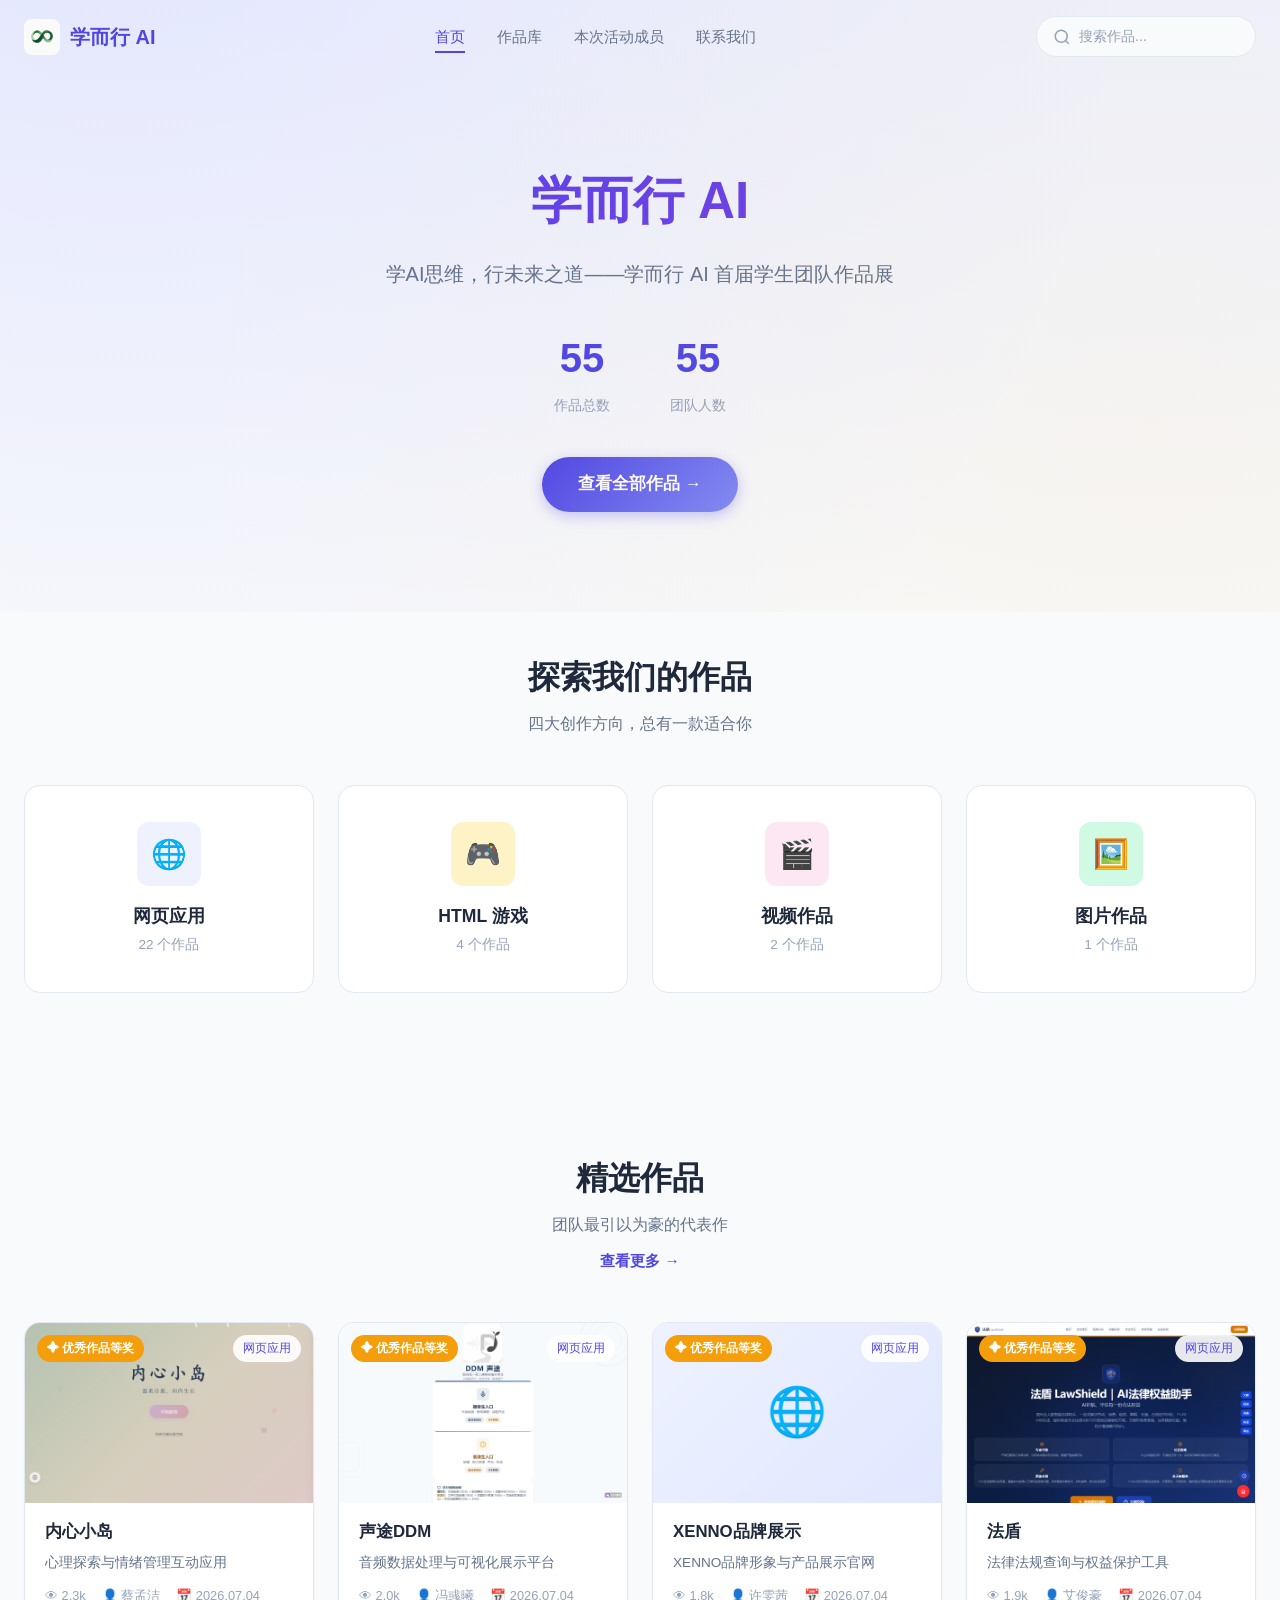
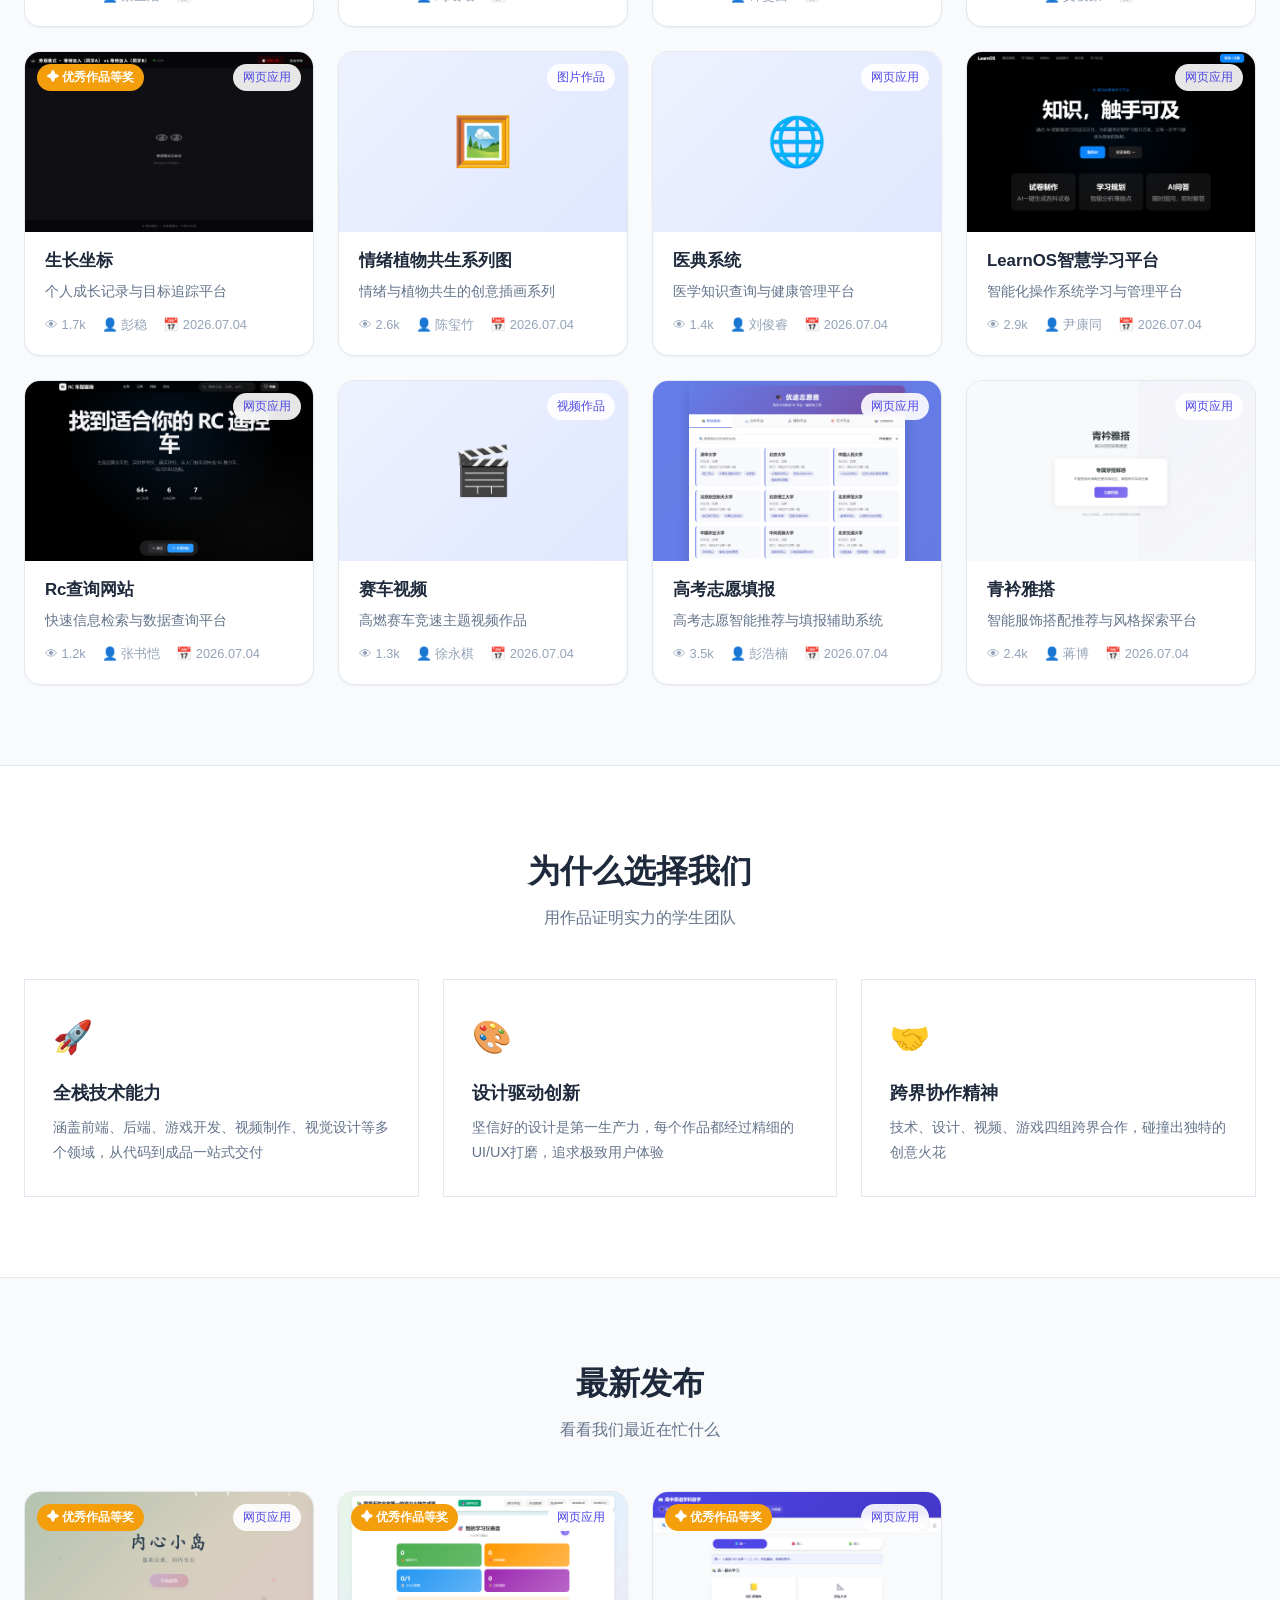
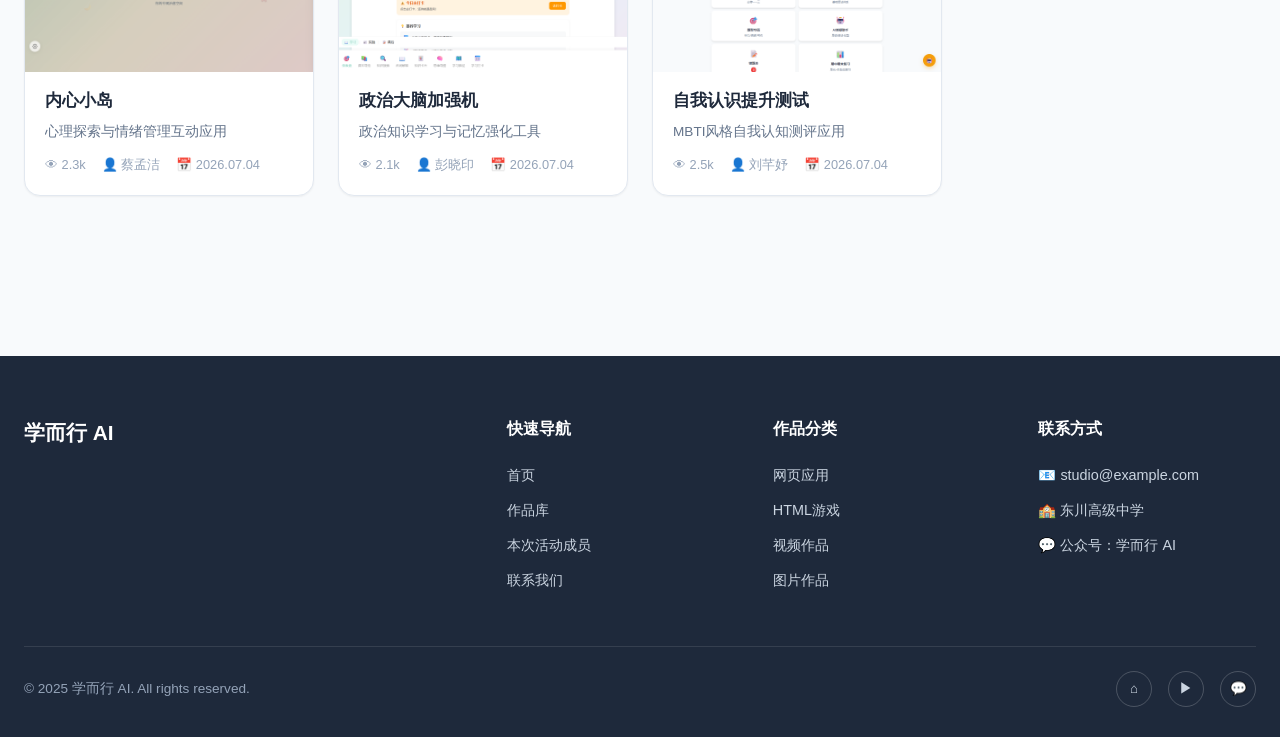
==== index.html @ e4b20af2 "Deploy xueerxing AI student works showcase" ====
<!DOCTYPE html>
<html lang="zh-CN">
<head>
    <meta charset="UTF-8">
    <meta name="viewport" content="width=device-width, initial-scale=1.0">
    <title>学而行 AI - 作品展示</title>
    <link rel="stylesheet" href="css/style.css">
</head>
<body>
    <!-- 导航栏 -->
    <nav class="navbar">
        <div class="container">
            <a href="index.html" class="nav-brand">
                <img src="学而行商标.7970109acf.png" class="logo-img" alt="学而行 AI">
                <span>学而行 AI</span>
            </a>
            <ul class="nav-links">
                <li><a href="index.html" class="active">首页</a></li>
                <li><a href="works.html">作品库</a></li>
                <li><a href="team.html">本次活动成员</a></li>
                <li><a href="contact.html">联系我们</a></li>
            </ul>
            <div class="nav-search">
                <svg viewBox="0 0 24 24" fill="none" stroke="currentColor" stroke-width="2"><circle cx="11" cy="11" r="8"/><path d="m21 21-4.35-4.35"/></svg>
                <input type="text" placeholder="搜索作品...">
            </div>
            <button class="hamburger" aria-label="菜单">
                <span></span><span></span><span></span>
            </button>
        </div>
    </nav>

    <!-- Hero 首屏 -->
    <section class="hero">
        <div class="container">
            <h1>学而行 AI</h1>
            <p class="slogan">学AI思维，行未来之道——学而行 AI 首届学生团队作品展</p>
            <div class="hero-stats">
                <div class="stat">
                    <div class="stat-number">55</div>
                    <div class="stat-label">作品总数</div>
                </div>
                <div class="stat">
                    <div class="stat-number">55</div>
                    <div class="stat-label">团队人数</div>
                </div>
            </div>
            <a href="works.html" class="btn btn-primary">查看全部作品 →</a>
        </div>
    </section>

    <!-- 品类快速入口 -->
    <section class="section" style="padding-top:40px">
        <div class="container">
            <div class="section-header">
                <h2>探索我们的作品</h2>
                <p>四大创作方向，总有一款适合你</p>
            </div>
            <div class="category-grid">
                <a href="works.html?category=web" class="category-card fade-in">
                    <div class="icon-wrap icon-web">🌐</div>
                    <h3>网页应用</h3>
                    <p class="count">22 个作品</p>
                </a>
                <a href="works.html?category=game" class="category-card fade-in">
                    <div class="icon-wrap icon-game">🎮</div>
                    <h3>HTML 游戏</h3>
                    <p class="count">4 个作品</p>
                </a>
                <a href="works.html?category=video" class="category-card fade-in">
                    <div class="icon-wrap icon-video">🎬</div>
                    <h3>视频作品</h3>
                    <p class="count">2 个作品</p>
                </a>
                <a href="works.html?category=image" class="category-card fade-in">
                    <div class="icon-wrap icon-image">🖼️</div>
                    <h3>图片作品</h3>
                    <p class="count">1 个作品</p>
                </a>
            </div>
        </div>
    </section>

    <!-- 精选作品展区 -->
    <section class="section">
        <div class="container">
            <div class="section-header">
                <h2>精选作品</h2>
                <p>团队最引以为豪的代表作</p>
                <a href="works.html" class="more-link">查看更多 →</a>
            </div>
            <div class="works-grid" id="featuredWorks"></div>
        </div>
    </section>

    <!-- 团队亮点 -->
    <section class="section" style="background:var(--bg-card);border-top:1px solid var(--border);border-bottom:1px solid var(--border)">
        <div class="container">
            <div class="section-header">
                <h2>为什么选择我们</h2>
                <p>用作品证明实力的学生团队</p>
            </div>
            <div class="highlights-grid">
                <div class="highlight-card fade-in">
                    <div class="icon">🚀</div>
                    <h3>全栈技术能力</h3>
                    <p>涵盖前端、后端、游戏开发、视频制作、视觉设计等多个领域，从代码到成品一站式交付</p>
                </div>
                <div class="highlight-card fade-in">
                    <div class="icon">🎨</div>
                    <h3>设计驱动创新</h3>
                    <p>坚信好的设计是第一生产力，每个作品都经过精细的UI/UX打磨，追求极致用户体验</p>
                </div>
                <div class="highlight-card fade-in">
                    <div class="icon">🤝</div>
                    <h3>跨界协作精神</h3>
                    <p>技术、设计、视频、游戏四组跨界合作，碰撞出独特的创意火花</p>
                </div>
            </div>
        </div>
    </section>

    <!-- 最新更新 -->
    <section class="section">
        <div class="container">
            <div class="section-header">
                <h2>最新发布</h2>
                <p>看看我们最近在忙什么</p>
            </div>
            <div class="works-grid" id="latestWorks"></div>
        </div>
    </section>

    <!-- 页脚 -->
    <footer class="footer">
        <div class="container">
            <div class="footer-grid">
                <div class="footer-info">
                    <h3>学而行 AI</h3>
                </div>
                <div class="footer-col">
                    <h4>快速导航</h4>
                    <a href="index.html">首页</a>
                    <a href="works.html">作品库</a>
                    <a href="team.html">本次活动成员</a>
                    <a href="contact.html">联系我们</a>
                </div>
                <div class="footer-col">
                    <h4>作品分类</h4>
                    <a href="works.html?category=web">网页应用</a>
                    <a href="works.html?category=game">HTML游戏</a>
                    <a href="works.html?category=video">视频作品</a>
                    <a href="works.html?category=image">图片作品</a>
                </div>
                <div class="footer-col">
                    <h4>联系方式</h4>
                    <a href="#">📧 studio@example.com</a>
                    <a href="#">🏫 东川高级中学</a>
                    <a href="#">💬 公众号：学而行 AI</a>
                </div>
            </div>
            <div class="footer-bottom">
                <span>© 2025 学而行 AI. All rights reserved.</span>
                <div class="footer-social">
                    <a href="#" title="GitHub">⌂</a>
                    <a href="#" title="bilibili">▶</a>
                    <a href="#" title="微信">💬</a>
                </div>
            </div>
        </div>
    </footer>

    <script src="js/data.js"></script>
    <script src="js/main.js"></script>
    <script>
        // 精选作品渲染
        const featuredGrid = document.getElementById('featuredWorks');
        const featured = WORKS_DATA.filter(w => w.featured);
        featuredGrid.innerHTML = featured.map(w => createWorkCard(w)).join('');

        // 最新作品渲染
        const latestGrid = document.getElementById('latestWorks');
        const latest = [...WORKS_DATA].sort((a, b) => new Date(b.period.split(' - ')[0]) - new Date(a.period.split(' - ')[0])).slice(0, 3);
        latestGrid.innerHTML = latest.map(w => createWorkCard(w)).join('');
    </script>
</body>
</html>
---- css/style.css ----
/* ============ CSS Variables ============ */
:root {
    --primary: #4F46E5;
    --primary-light: #818CF8;
    --primary-dark: #3730A3;
    --accent: #F59E0B;
    --accent-light: #FCD34D;
    --bg: #F8FAFC;
    --bg-card: #FFFFFF;
    --text: #1E293B;
    --text-secondary: #64748B;
    --text-muted: #94A3B8;
    --border: #E2E8F0;
    --shadow-sm: 0 1px 2px rgba(0,0,0,0.05);
    --shadow-md: 0 4px 6px -1px rgba(0,0,0,0.07), 0 2px 4px -2px rgba(0,0,0,0.05);
    --shadow-lg: 0 10px 15px -3px rgba(0,0,0,0.08), 0 4px 6px -4px rgba(0,0,0,0.05);
    --shadow-xl: 0 20px 25px -5px rgba(0,0,0,0.1), 0 8px 10px -6px rgba(0,0,0,0.05);
    --radius-sm: 8px;
    --radius-md: 12px;
    --radius-lg: 16px;
    --radius-xl: 24px;
    --transition: 0.3s cubic-bezier(0.4, 0, 0.2, 1);
}

/* ============ Reset & Base ============ */
*, *::before, *::after {
    margin: 0;
    padding: 0;
    box-sizing: border-box;
}

html {
    scroll-behavior: smooth;
    font-size: 16px;
}

body {
    font-family: -apple-system, BlinkMacSystemFont, 'Segoe UI', 'PingFang SC', 'Microsoft YaHei', sans-serif;
    background: var(--bg);
    color: var(--text);
    line-height: 1.6;
    min-height: 100vh;
}

a { text-decoration: none; color: inherit; }
img { max-width: 100%; display: block; }
ul, ol { list-style: none; }
button { cursor: pointer; border: none; background: none; font: inherit; }
input, textarea, select { font: inherit; }

.container {
    max-width: 1280px;
    margin: 0 auto;
    padding: 0 24px;
}

/* ============ Navbar ============ */
.navbar {
    position: fixed;
    top: 0;
    left: 0;
    right: 0;
    z-index: 1000;
    padding: 16px 0;
    transition: var(--transition);
}

.navbar.scrolled {
    background: rgba(255,255,255,0.92);
    backdrop-filter: blur(20px);
    -webkit-backdrop-filter: blur(20px);
    box-shadow: var(--shadow-sm);
    padding: 10px 0;
}

.navbar .container {
    display: flex;
    align-items: center;
    justify-content: space-between;
    gap: 24px;
}

.nav-brand {
    display: flex;
    align-items: center;
    gap: 10px;
    font-weight: 700;
    font-size: 1.25rem;
    color: var(--primary);
    flex-shrink: 0;
}

.nav-brand .logo-icon {
    width: 36px;
    height: 36px;
    background: linear-gradient(135deg, var(--primary), var(--primary-light));
    border-radius: var(--radius-sm);
    display: flex;
    align-items: center;
    justify-content: center;
    color: #fff;
    font-size: 1.2rem;
}

.nav-brand .logo-img {
    width: 36px;
    height: 36px;
    object-fit: contain;
    border-radius: var(--radius-sm);
    flex-shrink: 0;
}


.nav-links {
    display: flex;
    align-items: center;
    gap: 32px;
}

.nav-links a {
    font-size: 0.95rem;
    font-weight: 500;
    color: var(--text-secondary);
    padding: 6px 0;
    border-bottom: 2px solid transparent;
    transition: var(--transition);
}

.nav-links a:hover,
.nav-links a.active {
    color: var(--primary);
}

.nav-links a.active {
    border-bottom-color: var(--primary);
}

.nav-search {
    display: flex;
    align-items: center;
    gap: 8px;
    background: var(--bg);
    border: 1px solid var(--border);
    border-radius: 50px;
    padding: 8px 16px;
    transition: var(--transition);
}

.nav-search:focus-within {
    border-color: var(--primary);
    box-shadow: 0 0 0 3px rgba(79,70,229,0.1);
}

.nav-search svg {
    width: 18px;
    height: 18px;
    color: var(--text-muted);
    flex-shrink: 0;
}

.nav-search input {
    border: none;
    background: none;
    outline: none;
    width: 160px;
    font-size: 0.9rem;
    color: var(--text);
}

.nav-search input::placeholder {
    color: var(--text-muted);
}

.hamburger {
    display: none;
    flex-direction: column;
    gap: 5px;
    padding: 4px;
}

.hamburger span {
    display: block;
    width: 24px;
    height: 2px;
    background: var(--text);
    border-radius: 2px;
    transition: var(--transition);
}

.hamburger.active span:nth-child(1) { transform: rotate(45deg) translate(5px, 5px); }
.hamburger.active span:nth-child(2) { opacity: 0; }
.hamburger.active span:nth-child(3) { transform: rotate(-45deg) translate(5px, -5px); }

/* ============ Footer ============ */
.footer {
    background: var(--text);
    color: #CBD5E1;
    padding: 60px 0 30px;
    margin-top: 80px;
}

.footer-grid {
    display: grid;
    grid-template-columns: 2fr 1fr 1fr 1fr;
    gap: 48px;
    margin-bottom: 48px;
}

.footer-info h3 {
    font-size: 1.3rem;
    color: #fff;
    margin-bottom: 12px;
    display: flex;
    align-items: center;
    gap: 8px;
}

.footer-info p {
    font-size: 0.9rem;
    line-height: 1.8;
}

.footer-col h4 {
    color: #fff;
    font-size: 1rem;
    margin-bottom: 16px;
}

.footer-col a {
    display: block;
    font-size: 0.9rem;
    padding: 6px 0;
    transition: var(--transition);
}

.footer-col a:hover {
    color: #fff;
    padding-left: 4px;
}

.footer-bottom {
    border-top: 1px solid rgba(255,255,255,0.1);
    padding-top: 24px;
    display: flex;
    justify-content: space-between;
    align-items: center;
    font-size: 0.85rem;
    color: #94A3B8;
}

.footer-social {
    display: flex;
    gap: 16px;
}

.footer-social a {
    width: 36px;
    height: 36px;
    border-radius: 50%;
    border: 1px solid rgba(255,255,255,0.2);
    display: flex;
    align-items: center;
    justify-content: center;
    transition: var(--transition);
    color: #CBD5E1;
}

.footer-social a:hover {
    background: var(--primary);
    border-color: var(--primary);
    color: #fff;
}

/* ============ Work Card ============ */
.work-card {
    background: var(--bg-card);
    border-radius: var(--radius-lg);
    overflow: hidden;
    box-shadow: var(--shadow-sm);
    transition: var(--transition);
    position: relative;
    cursor: pointer;
    border: 1px solid var(--border);
}

.work-card:hover {
    transform: translateY(-4px);
    box-shadow: var(--shadow-xl);
}

.work-card-cover {
    position: relative;
    overflow: hidden;
    aspect-ratio: 16 / 10;
    background: linear-gradient(135deg, #EEF2FF, #E0E7FF);
}

.work-card-cover img {
    width: 100%;
    height: 100%;
    object-fit: cover;
    transition: transform 0.5s cubic-bezier(0.4, 0, 0.2, 1);
}

.work-card:hover .work-card-cover img {
    transform: scale(1.05);
}

.work-card-cover .card-overlay {
    position: absolute;
    inset: 0;
    background: rgba(0,0,0,0.4);
    display: flex;
    align-items: center;
    justify-content: center;
    opacity: 0;
    transition: var(--transition);
}

.work-card:hover .card-overlay {
    opacity: 1;
}

.card-overlay .view-btn {
    background: #fff;
    color: var(--text);
    padding: 10px 24px;
    border-radius: 50px;
    font-weight: 600;
    font-size: 0.9rem;
    transform: translateY(10px);
    transition: var(--transition);
}

.work-card:hover .view-btn {
    transform: translateY(0);
}

.work-card-badge {
    position: absolute;
    top: 12px;
    left: 12px;
    background: var(--accent);
    color: #fff;
    padding: 4px 10px;
    border-radius: 50px;
    font-size: 0.75rem;
    font-weight: 600;
    display: flex;
    align-items: center;
    gap: 4px;
}

.work-card-tag {
    position: absolute;
    top: 12px;
    right: 12px;
    background: rgba(255,255,255,0.9);
    color: var(--primary);
    padding: 4px 10px;
    border-radius: 50px;
    font-size: 0.75rem;
    font-weight: 500;
    backdrop-filter: blur(4px);
}

.work-card-body {
    padding: 16px 20px 20px;
}

.work-card-body h3 {
    font-size: 1.05rem;
    font-weight: 600;
    margin-bottom: 6px;
    display: -webkit-box;
    -webkit-line-clamp: 1;
    -webkit-box-orient: vertical;
    overflow: hidden;
}

.work-card-body .desc {
    color: var(--text-secondary);
    font-size: 0.85rem;
    display: -webkit-box;
    -webkit-line-clamp: 2;
    -webkit-box-orient: vertical;
    overflow: hidden;
    margin-bottom: 12px;
}

.work-card-meta {
    display: flex;
    align-items: center;
    flex-wrap: wrap;
    gap: 12px 16px;
    font-size: 0.8rem;
    color: var(--text-muted);
}

.work-card-meta span {
    display: flex;
    align-items: center;
    gap: 4px;
}

/* Works Grid */
.works-grid {
    display: grid;
    grid-template-columns: repeat(4, 1fr);
    gap: 24px;
}

/* ============ Page Header ============ */
.page-header {
    padding: 120px 0 60px;
    text-align: center;
}

.page-header h1 {
    font-size: 2.5rem;
    font-weight: 800;
    margin-bottom: 12px;
    background: linear-gradient(135deg, var(--primary), var(--primary-light));
    -webkit-background-clip: text;
    -webkit-text-fill-color: transparent;
    background-clip: text;
}

.page-header .subtitle {
    color: var(--text-secondary);
    font-size: 1.1rem;
    max-width: 600px;
    margin: 0 auto;
}

/* ============ Breadcrumb ============ */
.breadcrumb {
    display: flex;
    align-items: center;
    gap: 8px;
    padding: 100px 0 0;
    font-size: 0.9rem;
    color: var(--text-muted);
    flex-wrap: wrap;
}

.breadcrumb a {
    color: var(--primary);
    transition: var(--transition);
}

.breadcrumb a:hover {
    text-decoration: underline;
}

.breadcrumb .sep {
    color: var(--border);
}

/* ============ Buttons ============ */
.btn {
    display: inline-flex;
    align-items: center;
    gap: 8px;
    padding: 12px 28px;
    border-radius: 50px;
    font-weight: 600;
    font-size: 0.95rem;
    transition: var(--transition);
    white-space: nowrap;
}

.btn-primary {
    background: linear-gradient(135deg, var(--primary), var(--primary-light));
    color: #fff;
    box-shadow: 0 4px 14px rgba(79,70,229,0.3);
}

.btn-primary:hover {
    box-shadow: 0 6px 20px rgba(79,70,229,0.4);
    transform: translateY(-2px);
}

.btn-outline {
    border: 2px solid var(--border);
    color: var(--text);
}

.btn-outline:hover {
    border-color: var(--primary);
    color: var(--primary);
}

.btn-ghost {
    color: var(--text-secondary);
    padding: 8px 16px;
}

.btn-ghost:hover {
    color: var(--primary);
    background: rgba(79,70,229,0.06);
}

/* ============ Filter Toolbar ============ */
.filter-toolbar {
    background: var(--bg-card);
    border: 1px solid var(--border);
    border-radius: var(--radius-lg);
    padding: 24px;
    margin-bottom: 32px;
}

.filter-row {
    display: flex;
    flex-wrap: wrap;
    align-items: center;
    gap: 12px;
    margin-bottom: 16px;
}

.filter-row:last-child {
    margin-bottom: 0;
}

.tab-group {
    display: flex;
    gap: 4px;
    background: var(--bg);
    border-radius: 50px;
    padding: 4px;
    flex-wrap: wrap;
}

.tab-btn {
    padding: 8px 20px;
    border-radius: 50px;
    font-size: 0.9rem;
    font-weight: 500;
    color: var(--text-secondary);
    transition: var(--transition);
}

.tab-btn.active {
    background: #fff;
    color: var(--primary);
    font-weight: 600;
    box-shadow: var(--shadow-sm);
}

.tag-btn {
    padding: 6px 14px;
    border-radius: 50px;
    font-size: 0.8rem;
    color: var(--text-secondary);
    border: 1px solid var(--border);
    transition: var(--transition);
}

.tag-btn.active {
    background: var(--primary);
    color: #fff;
    border-color: var(--primary);
}

.tag-btn:hover:not(.active) {
    border-color: var(--primary-light);
    color: var(--primary);
}

.sort-select {
    padding: 8px 16px;
    border-radius: 50px;
    border: 1px solid var(--border);
    background: var(--bg);
    color: var(--text);
    font-size: 0.9rem;
    outline: none;
    cursor: pointer;
}

.sort-select:focus {
    border-color: var(--primary);
}

.search-box {
    display: flex;
    align-items: center;
    gap: 8px;
    background: var(--bg);
    border: 1px solid var(--border);
    border-radius: 50px;
    padding: 10px 18px;
    flex: 1;
    min-width: 200px;
}

.search-box input {
    border: none;
    background: none;
    outline: none;
    width: 100%;
    font-size: 0.9rem;
}

.filter-toggle {
    display: flex;
    align-items: center;
    gap: 4px;
    padding: 8px 16px;
    border-radius: 50px;
    border: 1px solid var(--border);
    color: var(--primary);
    font-weight: 500;
    font-size: 0.85rem;
}

.filter-toggle svg {
    width: 16px;
    height: 16px;
}

/* ============ Load More ============ */
.load-more-area {
    text-align: center;
    padding: 32px 0;
}

.load-more-area .btn {
    min-width: 180px;
}

/* ============ Detail Page ============ */
.detail-wrapper {
    padding: 24px 0 60px;
}

.detail-header {
    margin-bottom: 32px;
}

.detail-header h1 {
    font-size: 2rem;
    font-weight: 800;
    margin-bottom: 12px;
}

.detail-header .tag-row {
    display: flex;
    flex-wrap: wrap;
    align-items: center;
    gap: 12px;
    margin-bottom: 16px;
}

.detail-header .tag-row .tag {
    display: inline-flex;
    align-items: center;
    gap: 4px;
    padding: 4px 12px;
    border-radius: 50px;
    font-size: 0.8rem;
    font-weight: 500;
}

.tag.category {
    background: #EEF2FF;
    color: var(--primary);
}

.tag.award {
    background: #FEF3C7;
    color: #D97706;
}

.detail-meta {
    display: flex;
    flex-wrap: wrap;
    gap: 24px;
    color: var(--text-muted);
    font-size: 0.9rem;
}

.detail-meta span {
    display: flex;
    align-items: center;
    gap: 6px;
}

/* Preview Area */
.preview-area {
    background: var(--bg-card);
    border-radius: var(--radius-lg);
    overflow: hidden;
    border: 1px solid var(--border);
    margin-bottom: 32px;
}

.preview-toolbar {
    display: flex;
    align-items: center;
    justify-content: space-between;
    padding: 12px 20px;
    border-bottom: 1px solid var(--border);
    background: var(--bg);
}

.preview-toolbar .toolbar-actions {
    display: flex;
    gap: 8px;
}

.preview-toolbar .tool-btn {
    display: inline-flex;
    align-items: center;
    gap: 6px;
    padding: 8px 16px;
    border-radius: 6px;
    font-size: 0.85rem;
    font-weight: 500;
    transition: var(--transition);
}

.tool-btn.primary {
    background: var(--primary);
    color: #fff;
}

.tool-btn.primary:hover {
    background: var(--primary-dark);
}

.tool-btn.secondary {
    border: 1px solid var(--border);
    color: var(--text-secondary);
}

.tool-btn.secondary:hover {
    border-color: var(--primary);
    color: var(--primary);
}

.tool-btn .icon {
    width: 16px;
    height: 16px;
}

.preview-container {
    position: relative;
    width: 100%;
    min-height: 500px;
    background: #f0f0f0;
}

.preview-frame {
    width: 100%;
    min-height: 500px;
    border: none;
    display: block;
    background: #fff;
}

.preview-frame-fallback {
    position: absolute;
    top: 0;
    left: 0;
    width: 100%;
    min-height: 500px;
    display: flex;
    flex-direction: column;
    align-items: center;
    justify-content: center;
    background: var(--bg-card);
    border-radius: 0 0 var(--radius-lg) var(--radius-lg);
}

.preview-fallback {
    text-align: center;
    padding: 80px 24px;
}

.preview-fallback img {
    max-width: 100%;
    border-radius: var(--radius-md);
    box-shadow: var(--shadow-lg);
    margin-bottom: 24px;
}

/* Video Preview */
.video-container {
    position: relative;
    background: #000;
}

.video-container video {
    width: 100%;
    display: block;
    max-height: 560px;
    object-fit: contain;
}

/* Image Gallery */
.gallery-grid {
    display: grid;
    grid-template-columns: repeat(auto-fill, minmax(300px, 1fr));
    gap: 16px;
    padding: 20px;
}

.gallery-grid img {
    width: 100%;
    border-radius: var(--radius-sm);
    cursor: pointer;
    transition: var(--transition);
}

.gallery-grid img:hover {
    transform: scale(1.02);
}

/* Lightbox */
.lightbox {
    position: fixed;
    inset: 0;
    z-index: 2000;
    background: rgba(0,0,0,0.9);
    display: none;
    align-items: center;
    justify-content: center;
    cursor: pointer;
}

.lightbox.active {
    display: flex;
}

.lightbox img {
    max-width: 90vw;
    max-height: 90vh;
    border-radius: var(--radius-md);
}

.lightbox-close {
    position: absolute;
    top: 24px;
    right: 24px;
    color: #fff;
    font-size: 2rem;
    width: 48px;
    height: 48px;
    display: flex;
    align-items: center;
    justify-content: center;
    border-radius: 50%;
    background: rgba(255,255,255,0.15);
}

.lightbox-nav {
    position: absolute;
    top: 50%;
    transform: translateY(-50%);
    color: #fff;
    font-size: 2.5rem;
    width: 56px;
    height: 56px;
    display: flex;
    align-items: center;
    justify-content: center;
    border-radius: 50%;
    background: rgba(255,255,255,0.15);
}

.lightbox-nav.prev { left: 24px; }
.lightbox-nav.next { right: 24px; }

/* Detail Info */
.detail-section {
    background: var(--bg-card);
    border-radius: var(--radius-lg);
    padding: 28px;
    margin-bottom: 24px;
    border: 1px solid var(--border);
}

.detail-section h3 {
    font-size: 1.15rem;
    font-weight: 700;
    margin-bottom: 16px;
    display: flex;
    align-items: center;
    gap: 8px;
}

.creator-list {
    display: grid;
    grid-template-columns: repeat(auto-fill, minmax(220px, 1fr));
    gap: 16px;
}

.creator-item {
    display: flex;
    align-items: center;
    gap: 12px;
    padding: 10px;
    border-radius: var(--radius-sm);
    background: var(--bg);
}

.creator-avatar {
    width: 40px;
    height: 40px;
    border-radius: 50%;
    background: linear-gradient(135deg, var(--primary), var(--primary-light));
    display: flex;
    align-items: center;
    justify-content: center;
    color: #fff;
    font-weight: 600;
    font-size: 0.9rem;
    flex-shrink: 0;
}

.creator-info .name {
    font-weight: 600;
    font-size: 0.9rem;
}

.creator-info .role {
    font-size: 0.8rem;
    color: var(--text-muted);
}

.tech-tags {
    display: flex;
    flex-wrap: wrap;
    gap: 8px;
}

.tech-tag {
    padding: 4px 12px;
    border-radius: 50px;
    background: #EEF2FF;
    color: var(--primary);
    font-size: 0.8rem;
    font-weight: 500;
}

.detail-content {
    line-height: 1.9;
    color: var(--text-secondary);
}

.detail-content h3 {
    color: var(--text);
    margin-top: 24px;
    margin-bottom: 12px;
}

.detail-content p {
    margin-bottom: 12px;
}

/* Related Works */
.related-works {
    margin-top: 40px;
}

.related-works h2 {
    font-size: 1.4rem;
    font-weight: 700;
    margin-bottom: 20px;
}

.related-grid {
    display: grid;
    grid-template-columns: repeat(4, 1fr);
    gap: 20px;
}

/* Bottom Actions */
.bottom-actions {
    display: flex;
    align-items: center;
    justify-content: space-between;
    margin-top: 32px;
    padding-top: 24px;
    border-top: 1px solid var(--border);
}

.share-btns {
    display: flex;
    gap: 8px;
}

.share-btn {
    width: 40px;
    height: 40px;
    border-radius: 50%;
    border: 1px solid var(--border);
    display: flex;
    align-items: center;
    justify-content: center;
    transition: var(--transition);
    color: var(--text-secondary);
}

.share-btn:hover {
    background: var(--primary);
    color: #fff;
    border-color: var(--primary);
}

/* ============ Team Page ============ */
.team-intro {
    text-align: center;
    max-width: 800px;
    margin: 0 auto 60px;
}

.team-intro p {
    font-size: 1.05rem;
    color: var(--text-secondary);
    line-height: 1.8;
}

.team-section-title {
    font-size: 1.4rem;
    font-weight: 700;
    margin-bottom: 28px;
    padding-bottom: 12px;
    border-bottom: 2px solid var(--primary);
    display: inline-block;
}

.members-grid {
    display: grid;
    grid-template-columns: repeat(auto-fill, minmax(260px, 1fr));
    gap: 24px;
    margin-bottom: 60px;
}

.member-card {
    background: var(--bg-card);
    border-radius: var(--radius-lg);
    padding: 28px 24px;
    text-align: center;
    border: 1px solid var(--border);
    transition: var(--transition);
}

.member-card:hover {
    transform: translateY(-4px);
    box-shadow: var(--shadow-lg);
}

.member-avatar {
    width: 80px;
    height: 80px;
    border-radius: 50%;
    background: linear-gradient(135deg, var(--primary), var(--primary-light));
    display: flex;
    align-items: center;
    justify-content: center;
    color: #fff;
    font-size: 1.8rem;
    font-weight: 700;
    margin: 0 auto 16px;
}

.member-card h3 {
    font-size: 1.1rem;
    margin-bottom: 4px;
}

.member-card .role {
    color: var(--primary);
    font-weight: 600;
    font-size: 0.85rem;
    margin-bottom: 8px;
}

.member-card .bio {
    color: var(--text-secondary);
    font-size: 0.85rem;
    line-height: 1.6;
}

/* Timeline */
.timeline {
    position: relative;
    padding: 20px 0;
    margin-bottom: 60px;
}

.timeline::before {
    content: '';
    position: absolute;
    left: 24px;
    top: 0;
    bottom: 0;
    width: 3px;
    background: linear-gradient(to bottom, var(--primary), var(--primary-light));
    border-radius: 3px;
}

.timeline-item {
    position: relative;
    padding-left: 64px;
    margin-bottom: 32px;
}

.timeline-item::before {
    content: '';
    position: absolute;
    left: 14px;
    top: 6px;
    width: 18px;
    height: 18px;
    border-radius: 50%;
    background: #fff;
    border: 3px solid var(--primary);
    box-shadow: 0 0 0 4px rgba(79,70,229,0.1);
}

.timeline-year {
    font-size: 0.85rem;
    font-weight: 700;
    color: var(--primary);
    margin-bottom: 4px;
}

.timeline-title {
    font-size: 1.1rem;
    font-weight: 600;
    margin-bottom: 4px;
}

.timeline-desc {
    color: var(--text-secondary);
    font-size: 0.9rem;
}

/* Honors */
.honors-grid {
    display: grid;
    grid-template-columns: repeat(auto-fill, minmax(200px, 1fr));
    gap: 20px;
    margin-bottom: 60px;
}

.honor-card {
    background: var(--bg-card);
    border-radius: var(--radius-md);
    padding: 24px;
    text-align: center;
    border: 1px solid var(--border);
    transition: var(--transition);
}

.honor-card:hover {
    box-shadow: var(--shadow-md);
    border-color: var(--accent);
}

.honor-card .icon {
    font-size: 2rem;
    margin-bottom: 8px;
}

.honor-card .name {
    font-weight: 600;
    font-size: 0.95rem;
    margin-bottom: 4px;
}

.honor-card .year {
    font-size: 0.8rem;
    color: var(--text-muted);
}

/* ============ Contact Page ============ */
.contact-grid {
    display: grid;
    grid-template-columns: 1fr 1fr;
    gap: 48px;
    margin-bottom: 60px;
}

.contact-form {
    background: var(--bg-card);
    border-radius: var(--radius-lg);
    padding: 36px;
    border: 1px solid var(--border);
}

.contact-form h2 {
    font-size: 1.4rem;
    margin-bottom: 24px;
}

.form-group {
    margin-bottom: 20px;
}

.form-group label {
    display: block;
    font-weight: 600;
    font-size: 0.9rem;
    margin-bottom: 8px;
}

.form-group input,
.form-group textarea {
    width: 100%;
    padding: 12px 16px;
    border: 1px solid var(--border);
    border-radius: var(--radius-sm);
    background: var(--bg);
    outline: none;
    transition: var(--transition);
    font-size: 0.95rem;
}

.form-group input:focus,
.form-group textarea:focus {
    border-color: var(--primary);
    box-shadow: 0 0 0 3px rgba(79,70,229,0.1);
}

.form-group textarea {
    min-height: 140px;
    resize: vertical;
}

.contact-info {
    display: flex;
    flex-direction: column;
    gap: 24px;
}

.contact-info-card {
    background: var(--bg-card);
    border-radius: var(--radius-lg);
    padding: 28px;
    border: 1px solid var(--border);
}

.contact-info-card h3 {
    font-size: 1.15rem;
    margin-bottom: 16px;
}

.contact-item {
    display: flex;
    align-items: center;
    gap: 12px;
    padding: 12px 0;
}

.contact-item + .contact-item {
    border-top: 1px solid var(--border);
}

.contact-item .icon-box {
    width: 40px;
    height: 40px;
    border-radius: var(--radius-sm);
    background: #EEF2FF;
    display: flex;
    align-items: center;
    justify-content: center;
    color: var(--primary);
    flex-shrink: 0;
}

.contact-item .info-label {
    font-size: 0.8rem;
    color: var(--text-muted);
}

.contact-item .info-value {
    font-weight: 500;
    font-size: 0.95rem;
}

/* ============ Hero Section ============ */
.hero {
    padding: 160px 0 100px;
    text-align: center;
    position: relative;
    overflow: hidden;
    background: linear-gradient(180deg, #EEF2FF 0%, var(--bg) 100%);
}

.hero::before {
    content: '';
    position: absolute;
    top: -50%;
    left: -50%;
    width: 200%;
    height: 200%;
    background: radial-gradient(circle at 30% 20%, rgba(79,70,229,0.06) 0%, transparent 50%),
                radial-gradient(circle at 70% 60%, rgba(245,158,11,0.05) 0%, transparent 50%);
    pointer-events: none;
}

.hero h1 {
    font-size: 3.2rem;
    font-weight: 800;
    margin-bottom: 16px;
    background: linear-gradient(135deg, var(--primary), #7C3AED);
    -webkit-background-clip: text;
    -webkit-text-fill-color: transparent;
    background-clip: text;
}

.hero .slogan {
    font-size: 1.25rem;
    color: var(--text-secondary);
    max-width: 600px;
    margin: 0 auto 36px;
}

.hero-stats {
    display: flex;
    justify-content: center;
    gap: 60px;
    margin-bottom: 40px;
}

.hero-stats .stat {
    text-align: center;
}

.hero-stats .stat-number {
    font-size: 2.5rem;
    font-weight: 800;
    color: var(--primary);
}

.hero-stats .stat-label {
    font-size: 0.9rem;
    color: var(--text-muted);
    margin-top: 4px;
}

.hero .btn {
    padding: 14px 36px;
    font-size: 1.05rem;
}

/* ============ Section Common ============ */
.section {
    padding: 80px 0;
}

.section-header {
    text-align: center;
    margin-bottom: 48px;
}

.section-header h2 {
    font-size: 2rem;
    font-weight: 800;
}

.section-header p {
    color: var(--text-secondary);
    margin-top: 8px;
}

.section-header .more-link {
    display: inline-flex;
    align-items: center;
    gap: 4px;
    color: var(--primary);
    font-weight: 600;
    font-size: 0.95rem;
    margin-top: 12px;
}

/* Category Quick Entry */
.category-grid {
    display: grid;
    grid-template-columns: repeat(4, 1fr);
    gap: 24px;
}

.category-card {
    background: var(--bg-card);
    border-radius: var(--radius-lg);
    padding: 36px 24px;
    text-align: center;
    border: 1px solid var(--border);
    transition: var(--transition);
    cursor: pointer;
}

.category-card:hover {
    transform: translateY(-4px);
    box-shadow: var(--shadow-lg);
    border-color: var(--primary-light);
}

.category-card .icon-wrap {
    width: 64px;
    height: 64px;
    border-radius: var(--radius-md);
    display: flex;
    align-items: center;
    justify-content: center;
    font-size: 1.8rem;
    margin: 0 auto 16px;
}

.icon-web { background: #EEF2FF; color: var(--primary); }
.icon-game { background: #FEF3C7; color: #D97706; }
.icon-video { background: #FCE7F3; color: #DB2777; }
.icon-image { background: #D1FAE5; color: #059669; }

.category-card h3 {
    font-size: 1.1rem;
    margin-bottom: 4px;
}

.category-card .count {
    font-size: 0.85rem;
    color: var(--text-muted);
}

/* Highlights */
.highlights-grid {
    display: grid;
    grid-template-columns: repeat(auto-fit, minmax(280px, 1fr));
    gap: 24px;
}

.highlight-card {
    background: var(--bg-card);
    border-radius: var(--rg);
    padding: 32px 28px;
    border: 1px solid var(--border);
    transition: var(--transition);
}

.highlight-card:hover {
    box-shadow: var(--shadow-md);
}

.highlight-card .icon {
    font-size: 2rem;
    margin-bottom: 16px;
}

.highlight-card h3 {
    font-size: 1.1rem;
    margin-bottom: 8px;
}

.highlight-card p {
    color: var(--text-secondary);
    font-size: 0.9rem;
    line-height: 1.7;
}

/* ============ Animations ============ */
.fade-in {
    opacity: 0;
    transform: translateY(20px);
    animation: fadeIn 0.6s ease forwards;
}

@keyframes fadeIn {
    to {
        opacity: 1;
        transform: translateY(0);
    }
}

.fade-in:nth-child(2) { animation-delay: 0.1s; }
.fade-in:nth-child(3) { animation-delay: 0.2s; }
.fade-in:nth-child(4) { animation-delay: 0.3s; }
.fade-in:nth-child(5) { animation-delay: 0.4s; }
.fade-in:nth-child(6) { animation-delay: 0.5s; }
.fade-in:nth-child(7) { animation-delay: 0.6s; }
.fade-in:nth-child(8) { animation-delay: 0.7s; }

/* ============ Toast ============ */
.toast {
    position: fixed;
    bottom: 32px;
    left: 50%;
    transform: translateX(-50%);
    background: var(--text);
    color: #fff;
    padding: 12px 24px;
    border-radius: 50px;
    font-size: 0.9rem;
    z-index: 3000;
    opacity: 0;
    transition: opacity 0.3s ease;
    pointer-events: none;
}

.toast.show {
    opacity: 1;
}

/* ============ Responsive ============ */
@media (max-width: 1024px) {
    .works-grid { grid-template-columns: repeat(3, 1fr); }
    .category-grid { grid-template-columns: repeat(2, 1fr); }
    .related-grid { grid-template-columns: repeat(3, 1fr); }
    .footer-grid { grid-template-columns: 1fr 1fr; }
}

@media (max-width: 768px) {
    .container { padding: 0 16px; }

    .nav-links {
        position: fixed;
        top: 0;
        right: -100%;
        width: 280px;
        height: 100vh;
        background: var(--bg-card);
        flex-direction: column;
        padding: 80px 24px 24px;
        gap: 8px;
        box-shadow: var(--shadow-xl);
        transition: right 0.3s ease;
    }

    .nav-links.active {
        right: 0;
    }

    .nav-links a {
        padding: 12px 16px;
        border-radius: var(--radius-sm);
        width: 100%;
    }

    .nav-search {
        display: none;
    }

    .hamburger {
        display: flex;
        z-index: 1001;
    }

    .works-grid { grid-template-columns: repeat(2, 1fr); }
    .category-grid { grid-template-columns: 1fr; }
    .related-grid { grid-template-columns: repeat(2, 1fr); }
    .contact-grid { grid-template-columns: 1fr; }
    .creator-list { grid-template-columns: 1fr; }

    .hero h1 { font-size: 2.2rem; }
    .hero-stats { gap: 32px; }
    .hero-stats .stat-number { font-size: 1.8rem; }

    .page-header h1 { font-size: 1.8rem; }

    .filter-row { flex-direction: column; align-items: stretch; }
    .filter-row .search-box { width: 100%; }
    .footer-grid { grid-template-columns: 1fr; }
    .footer-bottom { flex-direction: column; gap: 16px; text-align: center; }

    .timeline::before { left: 16px; }
    .timeline-item { padding-left: 48px; }
    .timeline-item::before { left: 7px; }
    .detail-meta { gap: 12px; }
}

@media (max-width: 480px) {
    .works-grid { grid-template-columns: 1fr; }
    .related-grid { grid-template-columns: 1fr; }
    .hero h1 { font-size: 1.8rem; }
    .hero-stats { gap: 20px; }
    .tab-group { gap: 2px; }
    .tab-btn { padding: 6px 14px; font-size: 0.8rem; }
}
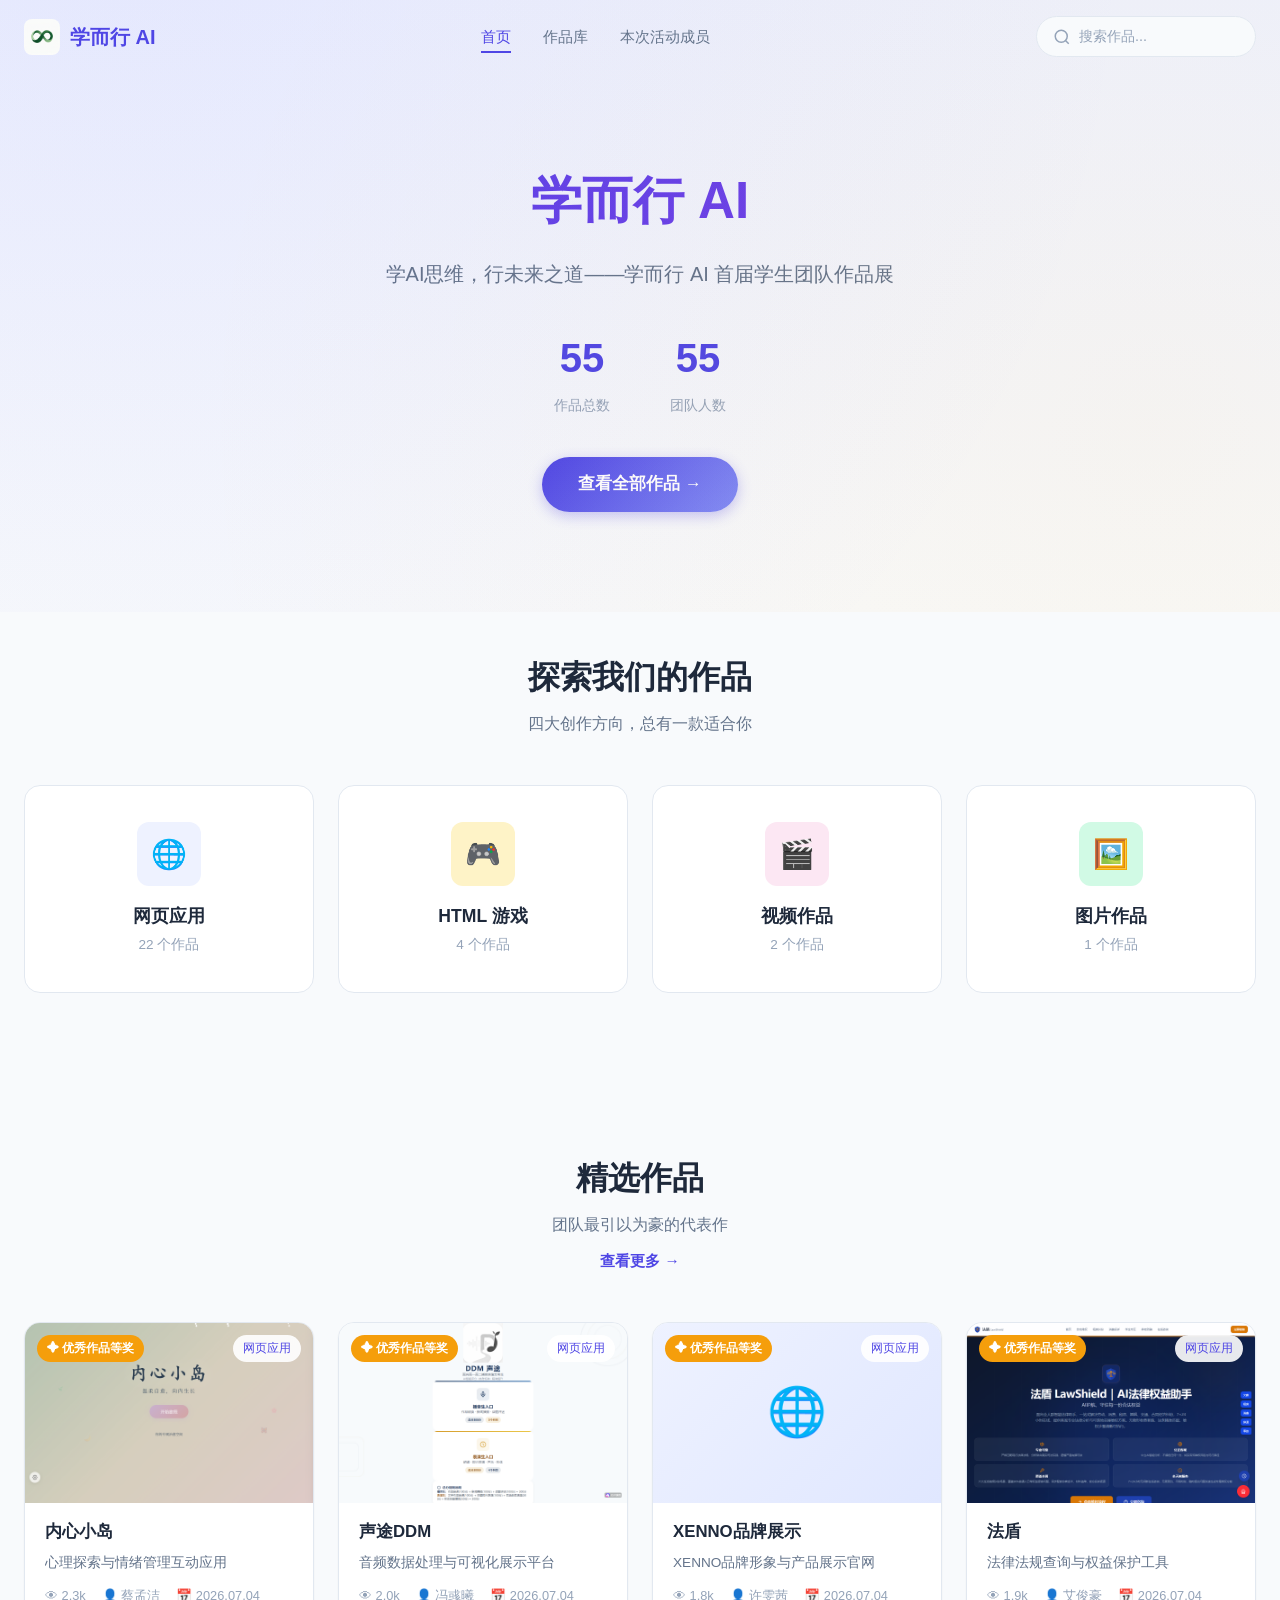
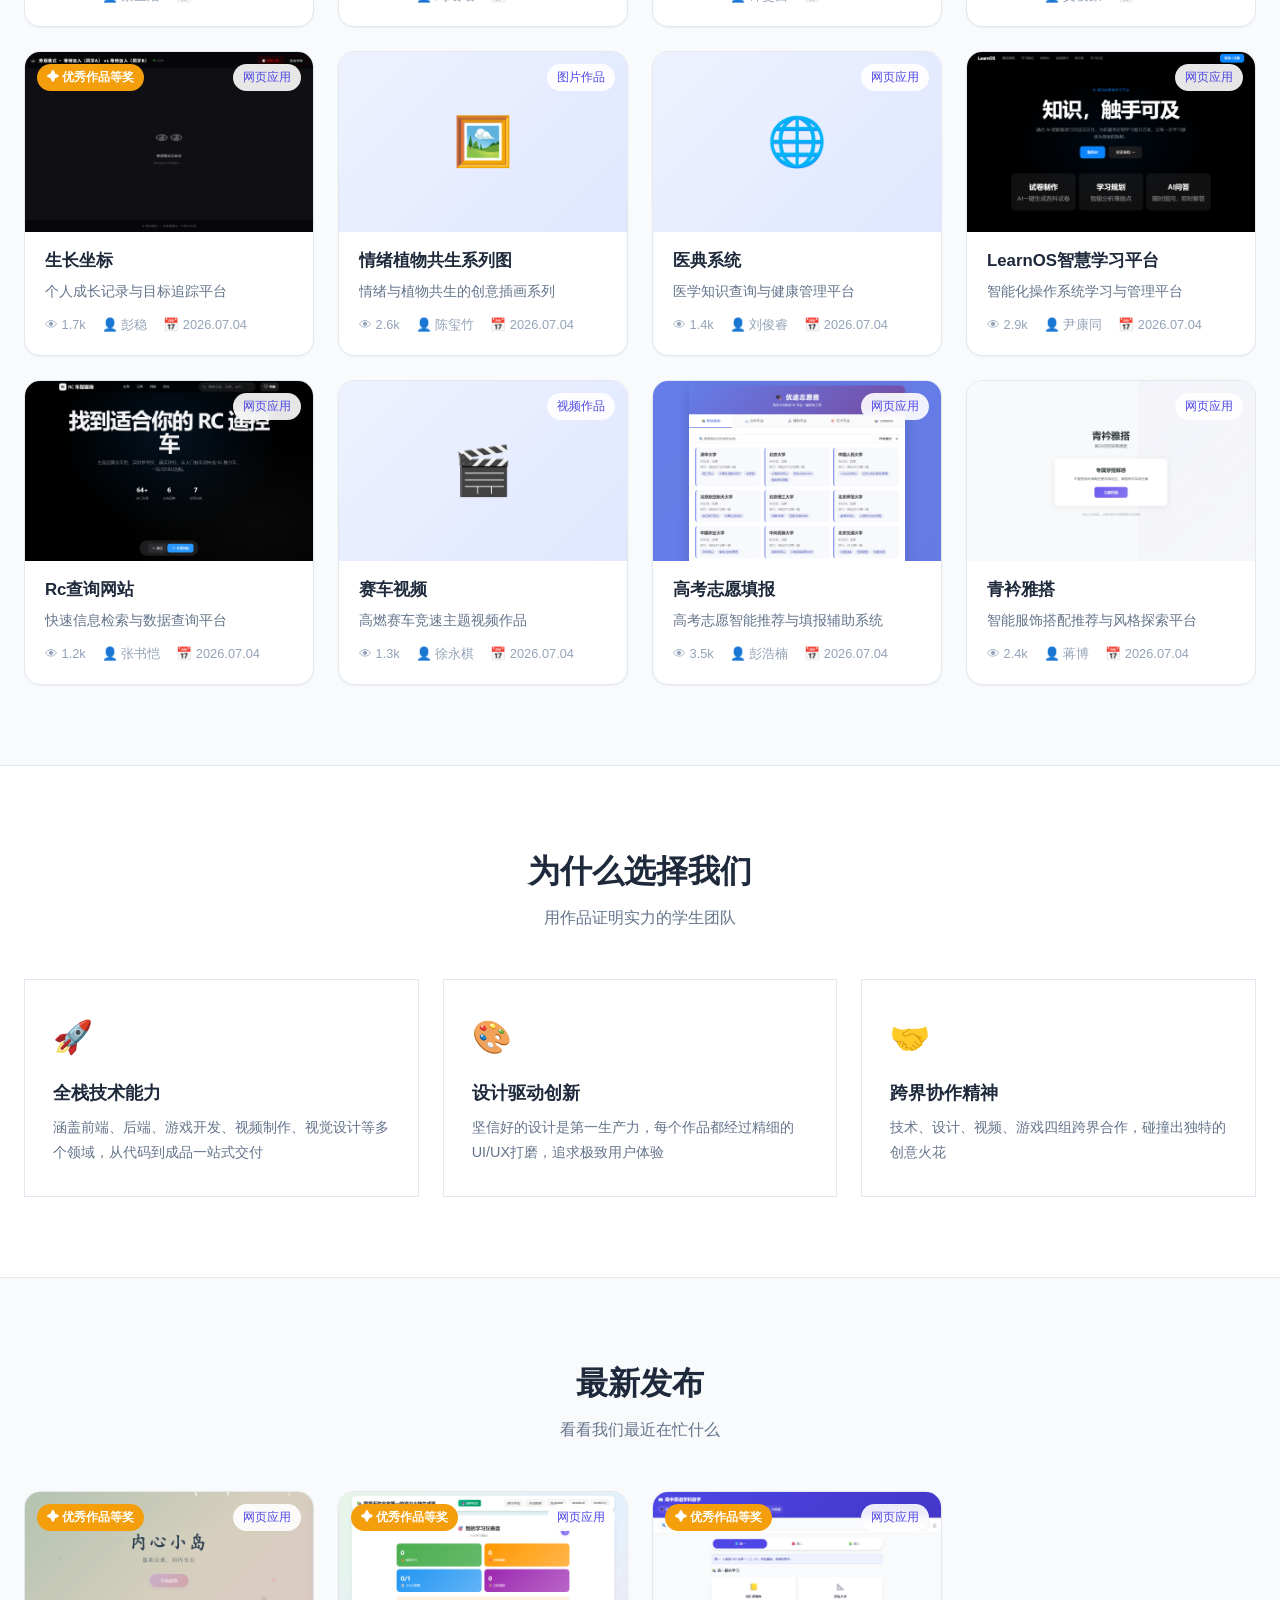
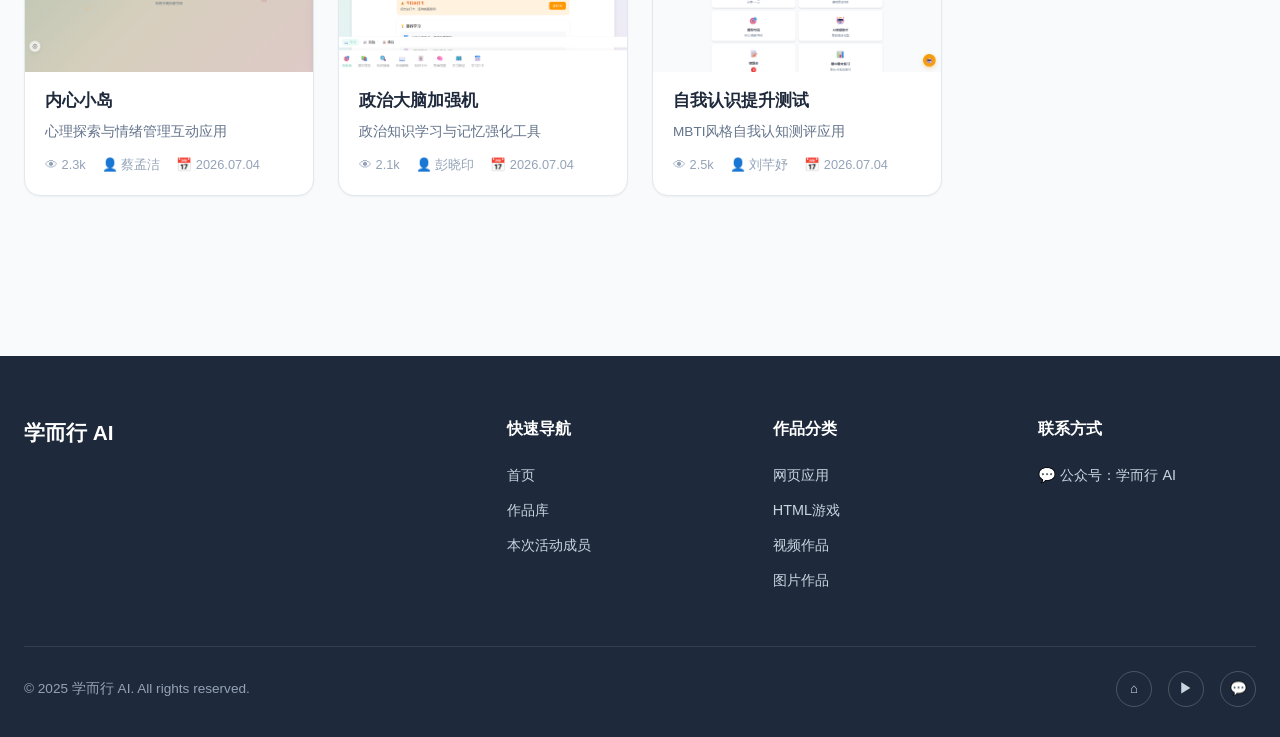
==== commit a141d44d: "Hide contact section and email/address info" ====
--- a/index.html
+++ b/index.html
@@ -18,7 +18,7 @@
                 <li><a href="index.html" class="active">首页</a></li>
                 <li><a href="works.html">作品库</a></li>
                 <li><a href="team.html">本次活动成员</a></li>
-                <li><a href="contact.html">联系我们</a></li>
+                <li style="display:none"><a href="contact.html">联系我们</a></li>
             </ul>
             <div class="nav-search">
                 <svg viewBox="0 0 24 24" fill="none" stroke="currentColor" stroke-width="2"><circle cx="11" cy="11" r="8"/><path d="m21 21-4.35-4.35"/></svg>
@@ -143,7 +143,7 @@
                     <a href="index.html">首页</a>
                     <a href="works.html">作品库</a>
                     <a href="team.html">本次活动成员</a>
-                    <a href="contact.html">联系我们</a>
+                    <a href="contact.html" style="display:none">联系我们</a>
                 </div>
                 <div class="footer-col">
                     <h4>作品分类</h4>
@@ -154,8 +154,8 @@
                 </div>
                 <div class="footer-col">
                     <h4>联系方式</h4>
-                    <a href="#">📧 studio@example.com</a>
-                    <a href="#">🏫 东川高级中学</a>
+                    <a href="#" style="display:none">📧 studio@example.com</a>
+                    <a href="#" style="display:none">🏫 东川高级中学</a>
                     <a href="#">💬 公众号：学而行 AI</a>
                 </div>
             </div>
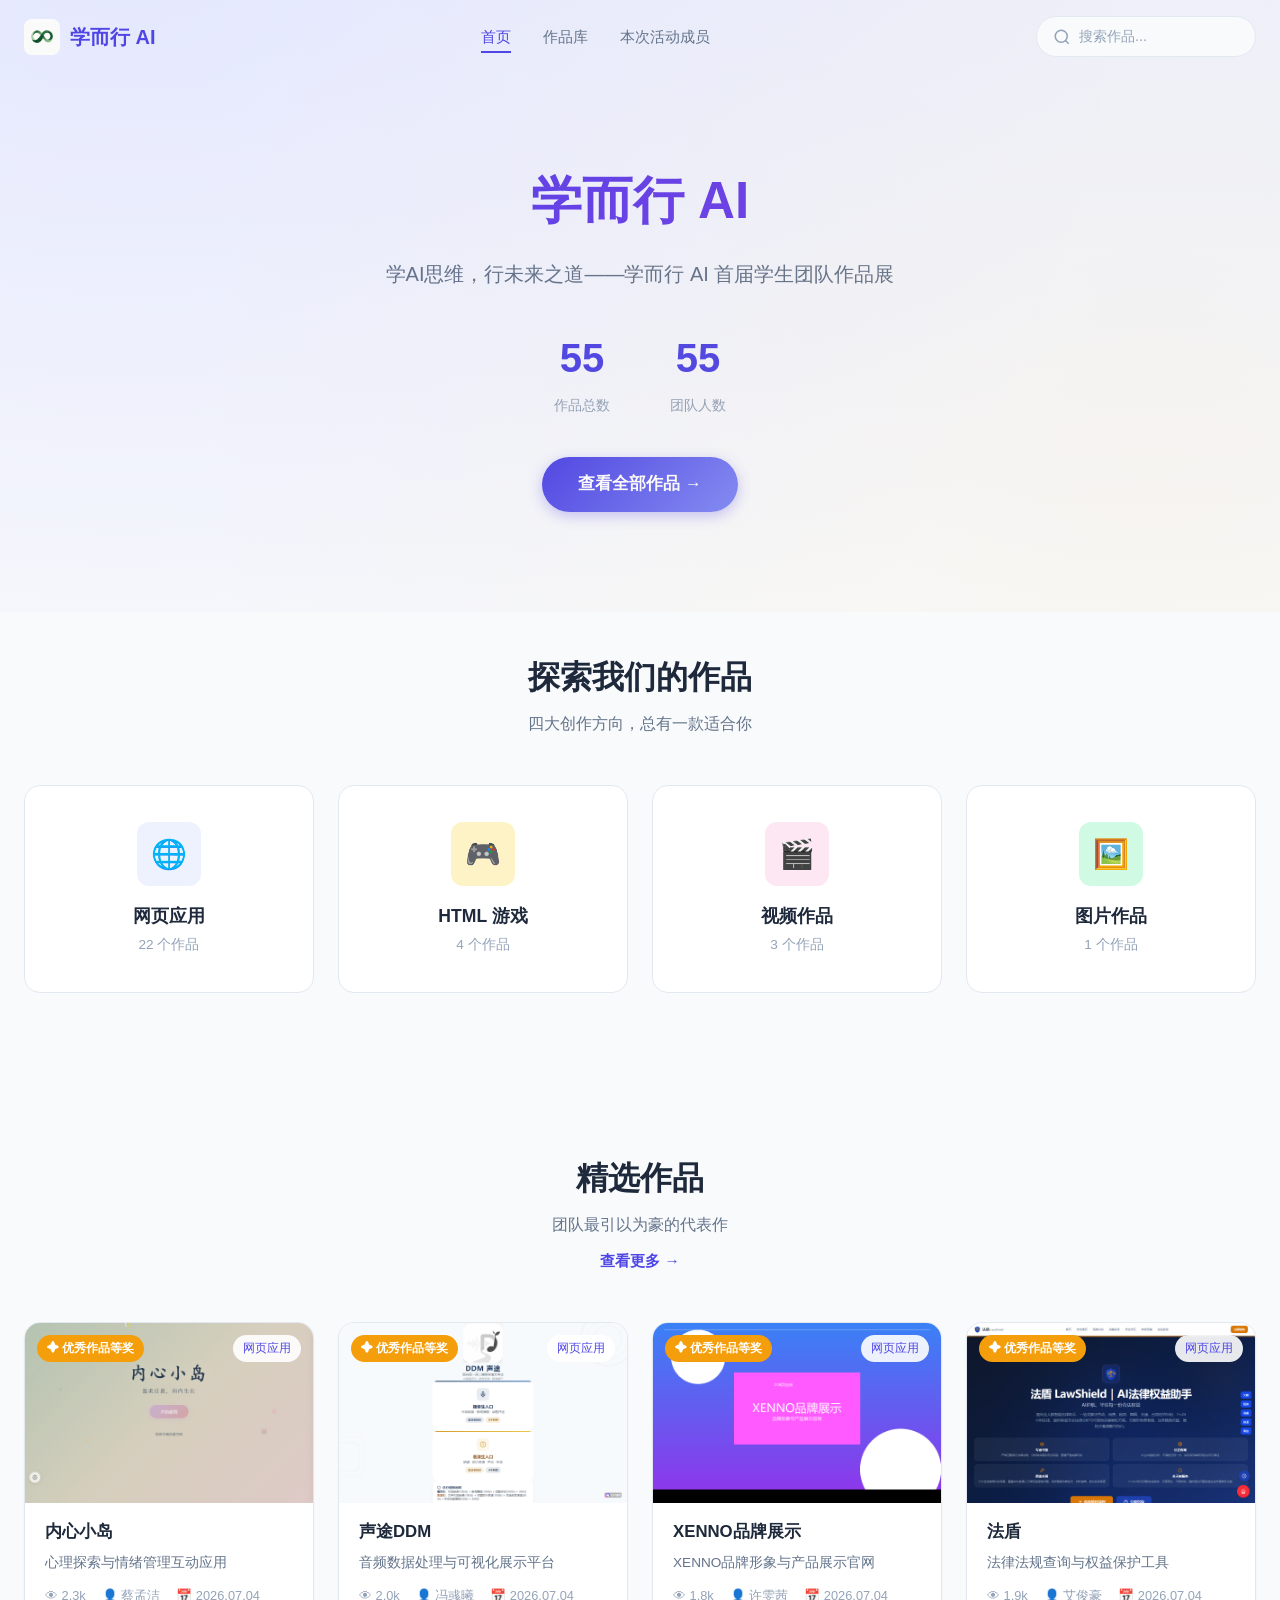
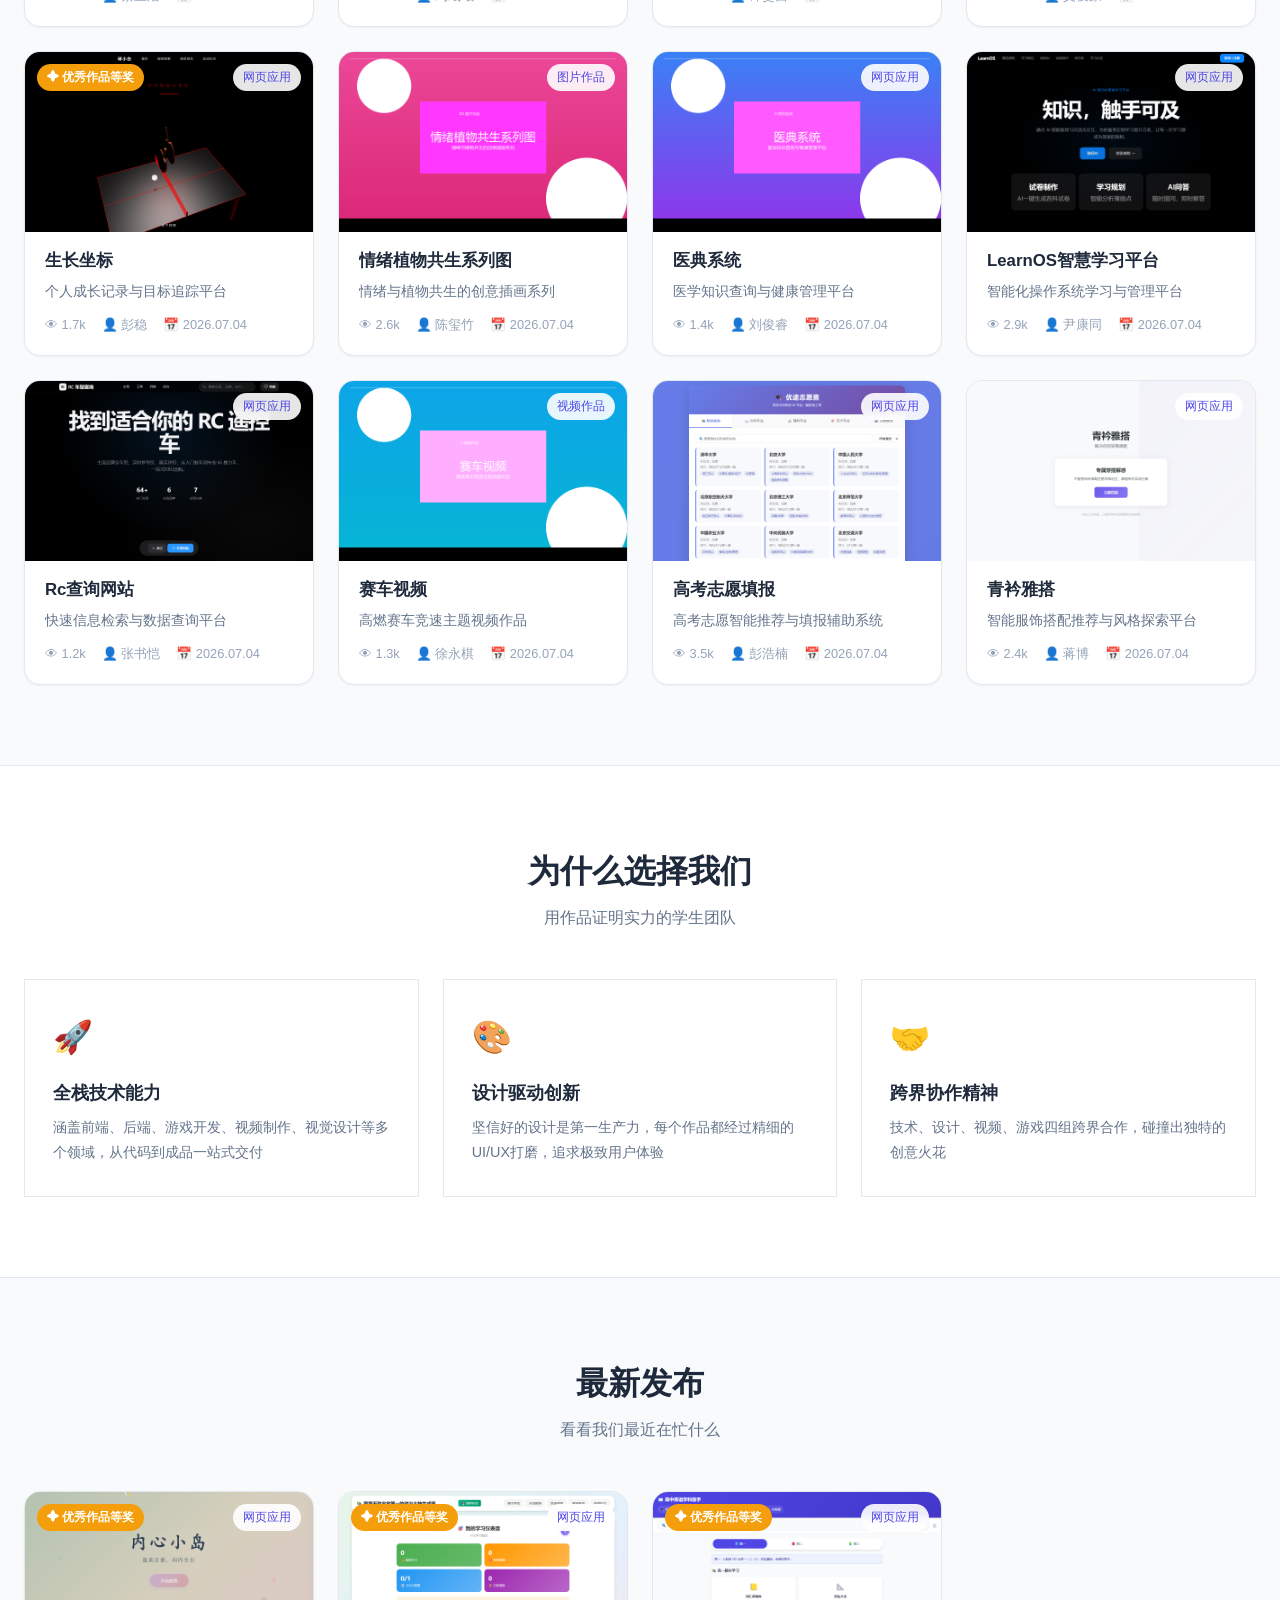
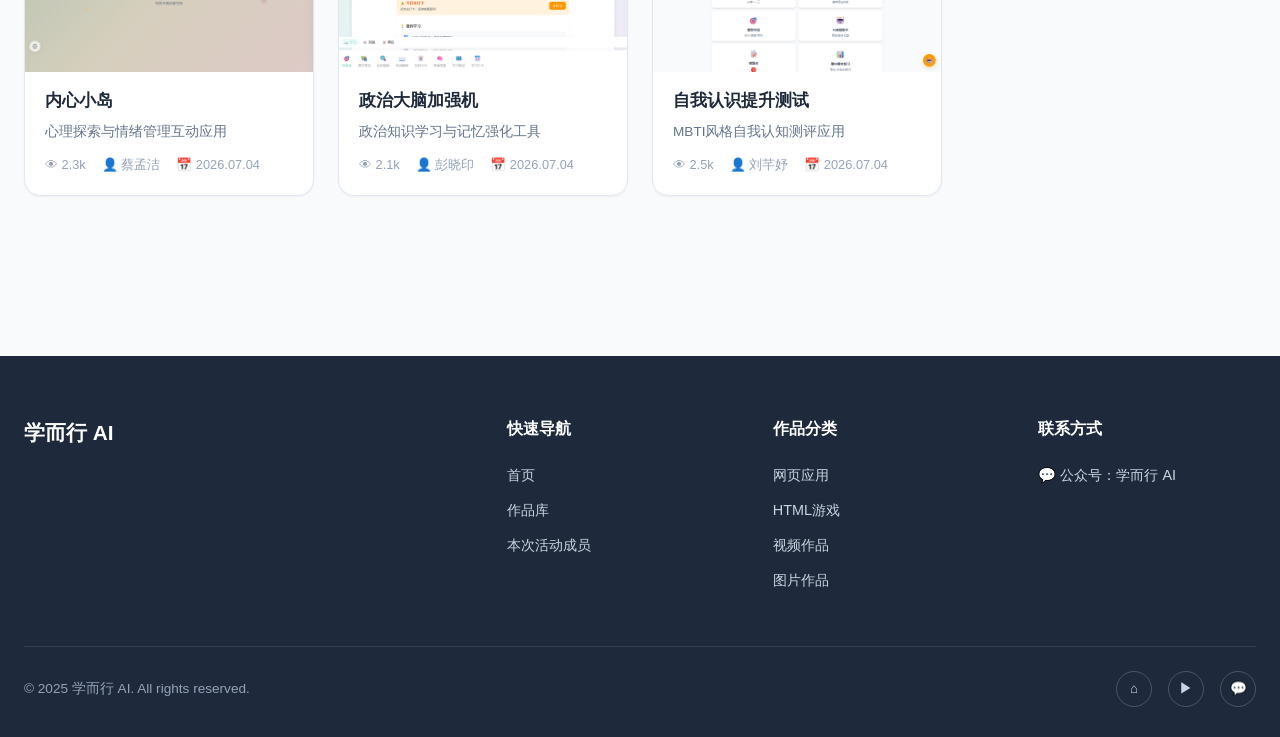
==== commit 7e9d04ce: "Update covers & category counts" ====
--- a/index.html
+++ b/index.html
@@ -70,7 +70,7 @@
                 <a href="works.html?category=video" class="category-card fade-in">
                     <div class="icon-wrap icon-video">🎬</div>
                     <h3>视频作品</h3>
-                    <p class="count">2 个作品</p>
+                    <p class="count">3 个作品</p>
                 </a>
                 <a href="works.html?category=image" class="category-card fade-in">
                     <div class="icon-wrap icon-image">🖼️</div>
